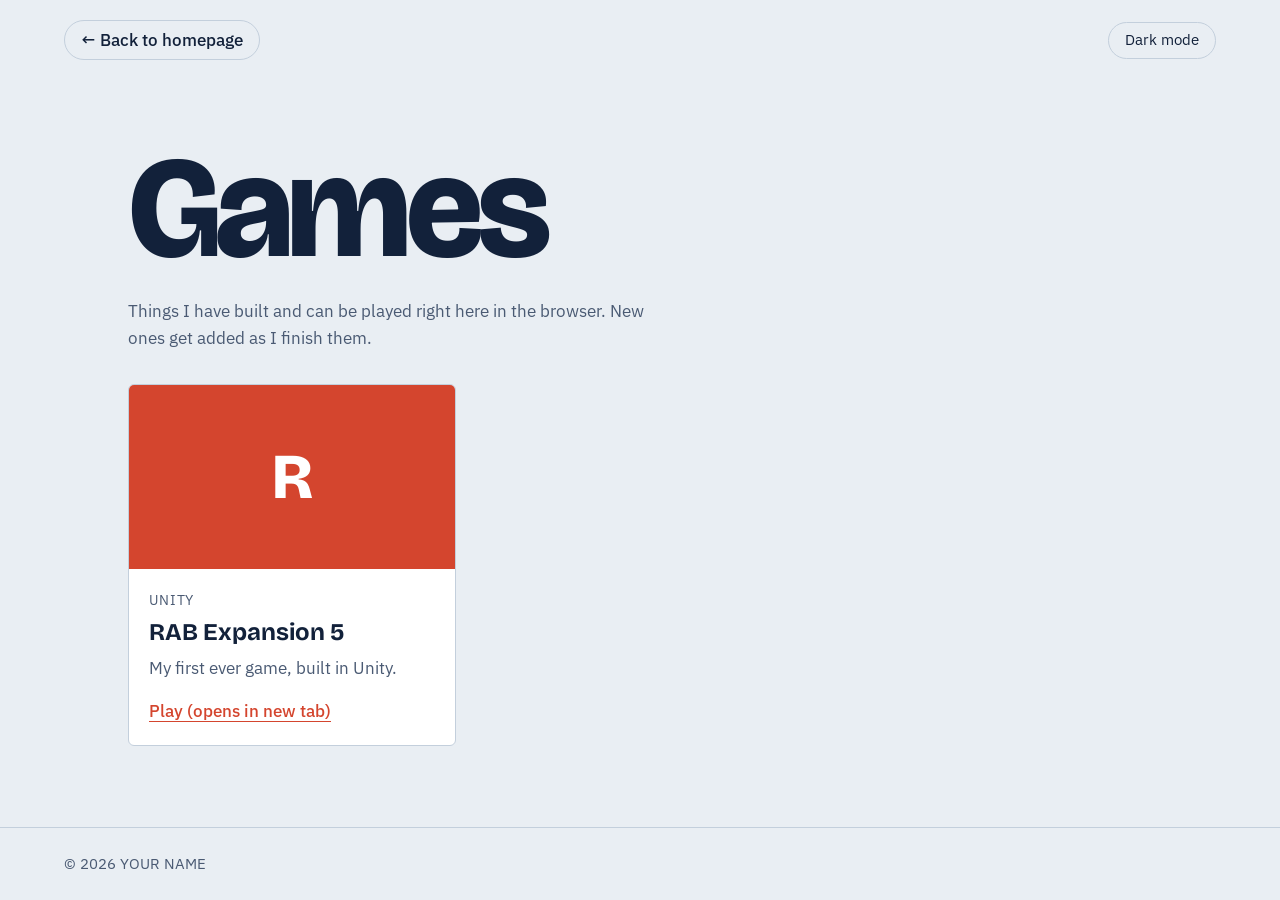
==== Personal Web Page/Game/index.html @ 5f620bfe "Second" ====
<!DOCTYPE html>
<html lang="en">
<head>
  <meta charset="UTF-8">
  <meta name="viewport" content="width=device-width, initial-scale=1">
  <!-- TODO: Replace YOUR NAME with your name -->
  <title>Games | YOUR NAME</title>
  <meta name="description" content="Games I have built, playable in your browser.">

  <link rel="preconnect" href="https://fonts.googleapis.com">
  <link rel="preconnect" href="https://fonts.gstatic.com" crossorigin>
  <link href="https://fonts.googleapis.com/css2?family=Bricolage+Grotesque:wght@500;700;800&family=IBM+Plex+Sans:wght@400;500&display=swap" rel="stylesheet">
  <link rel="stylesheet" href="style.css">
</head>
<body>
  <a class="skip" href="#games">Skip to games</a>

  <header class="top">
    <!-- TODO: set href to your main homepage. "../" works if this folder sits directly inside public_html -->
    <a class="back" href="../">&larr; Back to homepage</a>
    <button id="theme-toggle" class="theme-toggle" type="button" aria-label="Switch color theme">Dark mode</button>
  </header>

  <main>
    <section class="hero">
      <h1>Games</h1>
      <p class="lede">
        Things I have built and can be played right here in the browser. New ones get added as I finish them.
        <!-- TODO: rewrite this intro in your own words -->
      </p>
    </section>

    <!-- Game cards are generated by script.js from the GAMES list.
         To add a game, edit script.js, not this file. -->
    <ul id="games" class="games" aria-label="Game list"></ul>

    <noscript><p class="path-notice">Turn on JavaScript to see the game list.</p></noscript>
  </main>

  <footer class="foot">
    <span>&copy; <span id="year">2026</span> YOUR NAME</span> <!-- TODO: your name -->
  </footer>

  <script src="script.js"></script>
</body>
</html>
---- Personal Web Page/Game/style.css ----
/* ---------- Tokens ---------- */
:root {
  --bg: #e9eef3;
  --surface: #ffffff;
  --ink: #12213a;
  --muted: #4a5a73;
  --line: #c3cfdc;
  --accent: #d4452e;
  --on-accent: #ffffff;
  --focus: #12213a;
  --font-head: "Bricolage Grotesque", "Segoe UI", sans-serif;
  --font-body: "IBM Plex Sans", "Segoe UI", sans-serif;
}
:root[data-theme="dark"] {
  --bg: #101a2c;
  --surface: #182540;
  --ink: #e8eef8;
  --muted: #a9b7cd;
  --line: #2c3d5e;
  --accent: #ff8a70;
  --on-accent: #101a2c;
  --focus: #e8eef8;
}

/* ---------- Base ---------- */
*, *::before, *::after { box-sizing: border-box; }
html { scroll-behavior: smooth; }
body {
  margin: 0;
  min-height: 100vh;
  display: flex;
  flex-direction: column;
  background: var(--bg);
  color: var(--ink);
  font-family: var(--font-body);
  font-size: 1.0625rem;
  line-height: 1.6;
}
a:focus-visible, button:focus-visible { outline: 3px solid var(--focus); outline-offset: 3px; }
.skip { position: absolute; left: -999px; top: 0; background: var(--surface); padding: .5rem 1rem; }
.skip:focus { left: 1rem; top: 1rem; z-index: 10; }
ul { list-style: none; margin: 0; padding: 0; }

/* ---------- Header ---------- */
.top {
  display: flex;
  justify-content: space-between;
  align-items: center;
  gap: 1rem;
  padding: 1.25rem clamp(1.25rem, 5vw, 4rem);
}
.back {
  color: var(--ink);
  font-weight: 500;
  text-decoration: none;
  border: 1.5px solid var(--line);
  border-radius: 999px;
  padding: .35rem 1rem;
}
.back:hover { border-color: var(--ink); }
.theme-toggle {
  font: inherit;
  font-size: .9375rem;
  color: var(--ink);
  background: transparent;
  border: 1.5px solid var(--line);
  border-radius: 999px;
  padding: .35rem 1rem;
  cursor: pointer;
}
.theme-toggle:hover { border-color: var(--ink); }

/* ---------- Layout ---------- */
main {
  flex: 1;
  width: 100%;
  max-width: 72rem;
  margin: 0 auto;
  padding: 0 clamp(1.25rem, 5vw, 4rem) 3rem;
}
.hero { padding: clamp(1.5rem, 6vw, 4rem) 0 2rem; }
.hero h1 {
  margin: 0;
  font-family: var(--font-head);
  font-weight: 800;
  font-size: clamp(4rem, 17vw, 9rem);
  line-height: .9;
  letter-spacing: -0.04em;
}
.lede { max-width: 34rem; margin: 1.5rem 0 0; color: var(--muted); }

/* ---------- Game cards ---------- */
.games {
  display: grid;
  grid-template-columns: repeat(auto-fill, minmax(18rem, 1fr));
  gap: 1.25rem;
}
.card {
  display: flex;
  flex-direction: column;
  height: 100%;
  background: var(--surface);
  border: 1.5px solid var(--line);
  border-radius: 6px;
  overflow: hidden;
  color: var(--ink);
  text-decoration: none;
  transition: transform .15s ease, border-color .15s ease;
}
a.card:hover { transform: translateY(-3px); border-color: var(--accent); }

.thumb {
  aspect-ratio: 16 / 9;
  background: var(--accent);
  color: var(--on-accent);
  display: grid;
  place-items: center;
  font-family: var(--font-head);
  font-weight: 800;
  font-size: 4rem;
}
.thumb img { width: 100%; height: 100%; object-fit: cover; display: block; }

.card-body { display: flex; flex-direction: column; gap: .5rem; padding: 1.25rem; flex: 1; }
.card-meta { color: var(--muted); font-size: .875rem; text-transform: uppercase; letter-spacing: .06em; }
.card-title { margin: 0; font-family: var(--font-head); font-weight: 700; font-size: 1.5rem; line-height: 1.15; }
.card-text { margin: 0; color: var(--muted); flex: 1; }
.card-go { margin-top: .5rem; font-weight: 500; color: var(--accent); text-decoration: underline; text-underline-offset: 4px; }

/* Entries that cannot be played online */
.card.static { border-style: dashed; }
.card.static .thumb { background: var(--line); color: var(--muted); }
.card.static .card-go { color: var(--muted); text-decoration: none; }

.path-notice {
  padding: .75rem 1rem;
  border: 1.5px dashed var(--line);
  border-radius: 6px;
  color: var(--muted);
  font-size: .9375rem;
}

/* ---------- Footer ---------- */
.foot {
  padding: 1.5rem clamp(1.25rem, 5vw, 4rem);
  border-top: 1px solid var(--line);
  color: var(--muted);
  font-size: .9375rem;
}

@media (prefers-reduced-motion: reduce) {
  html { scroll-behavior: auto; }
  .card { transition: none; }
  a.card:hover { transform: none; }
}
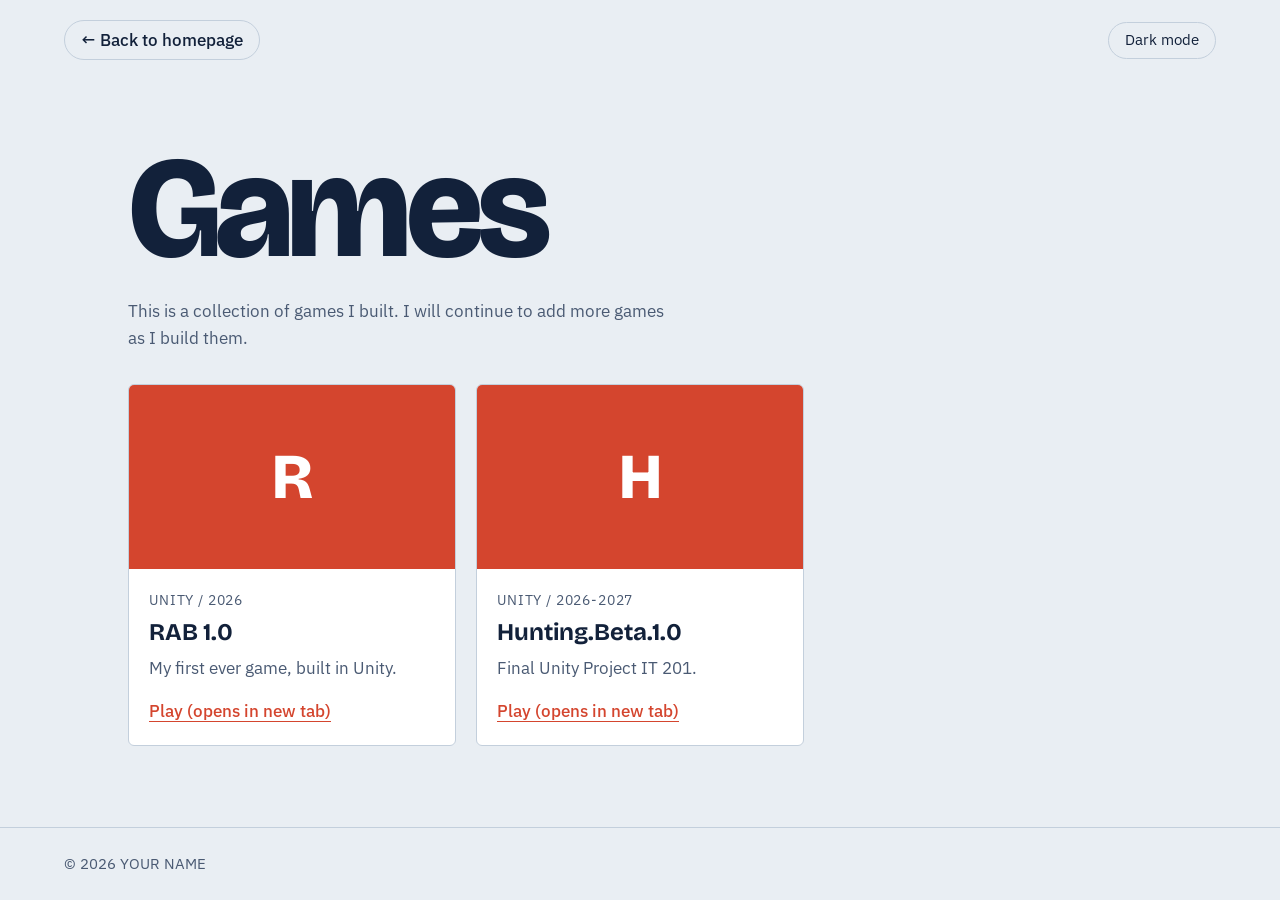
==== commit 6b09b173: "Game website changes" ====
--- a/Personal Web Page/Game/index.html
+++ b/Personal Web Page/Game/index.html
@@ -4,7 +4,7 @@
   <meta charset="UTF-8">
   <meta name="viewport" content="width=device-width, initial-scale=1">
   <!-- TODO: Replace YOUR NAME with your name -->
-  <title>Games | YOUR NAME</title>
+  <title>Games</title>
   <meta name="description" content="Games I have built, playable in your browser.">
 
   <link rel="preconnect" href="https://fonts.googleapis.com">
@@ -25,7 +25,7 @@
     <section class="hero">
       <h1>Games</h1>
       <p class="lede">
-        Things I have built and can be played right here in the browser. New ones get added as I finish them.
+        This is a collection of games I built. I will continue to add more games as I build them.
         <!-- TODO: rewrite this intro in your own words -->
       </p>
     </section>
